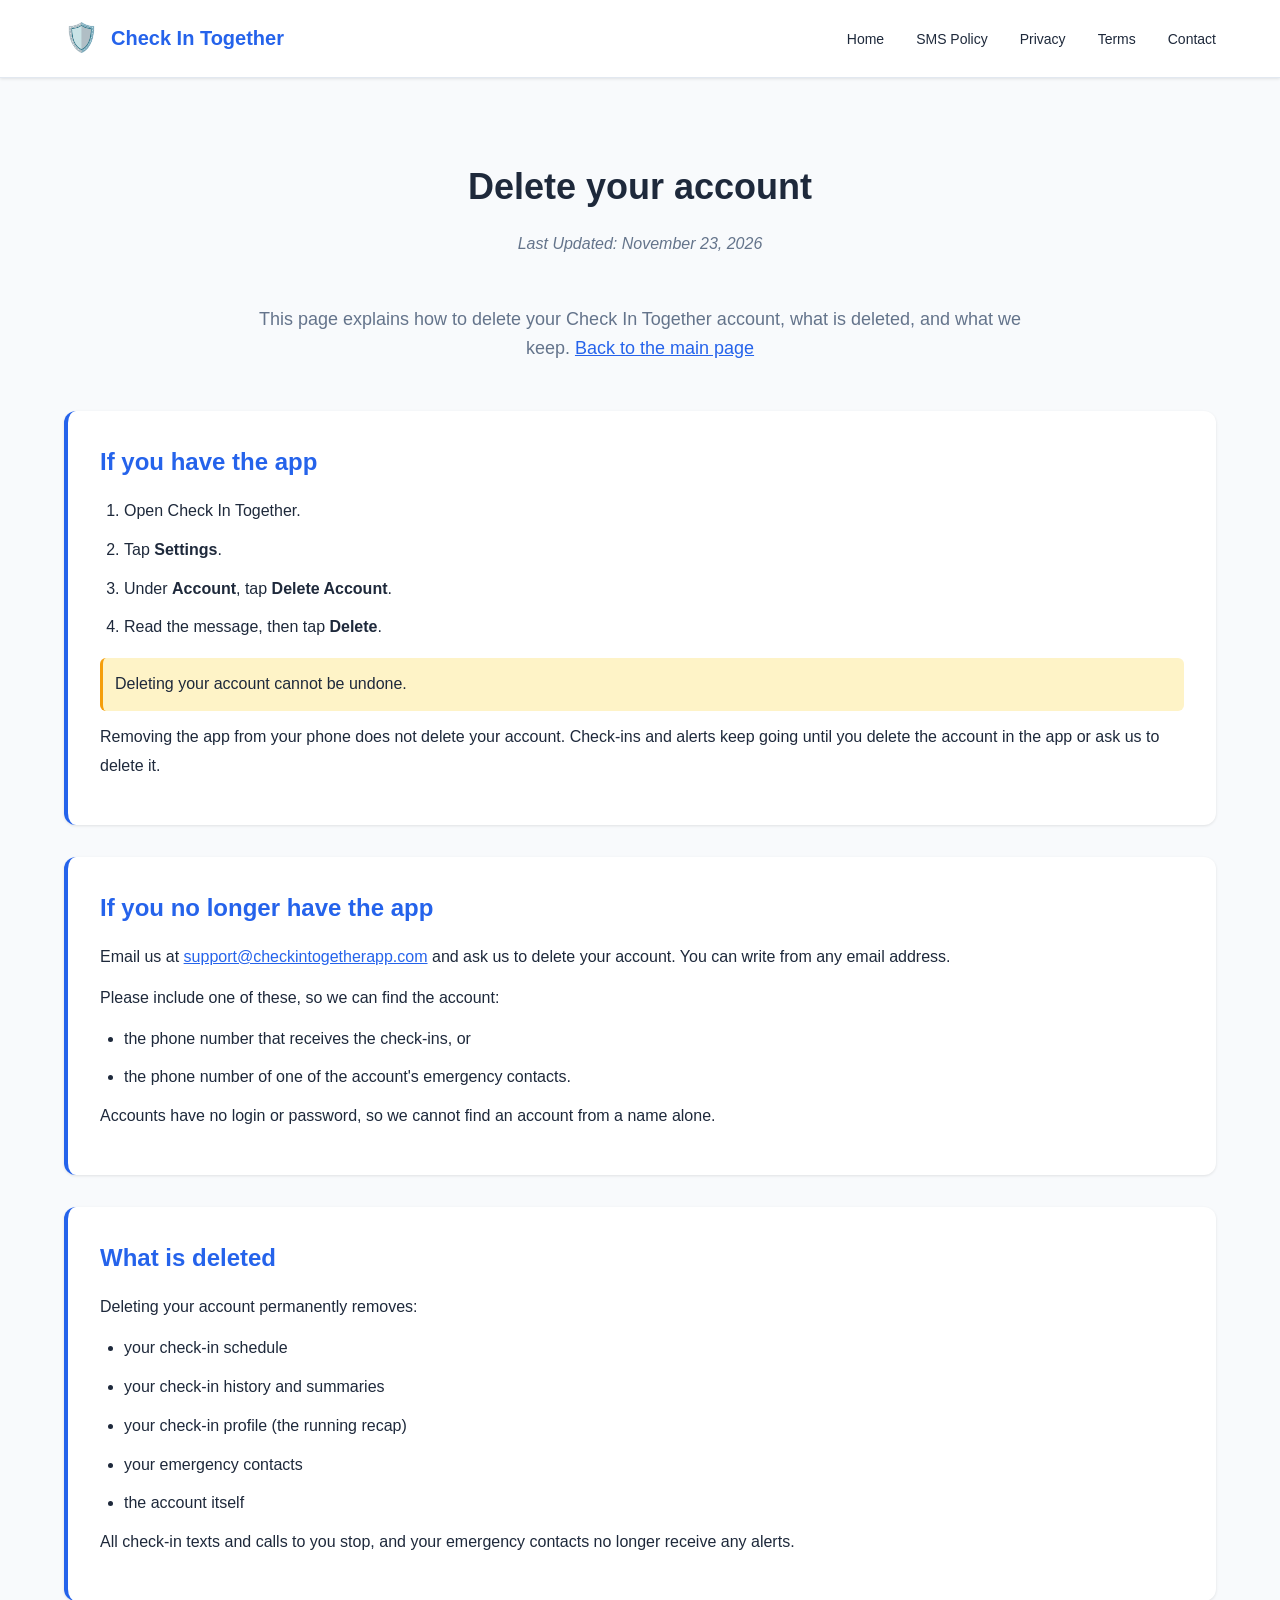
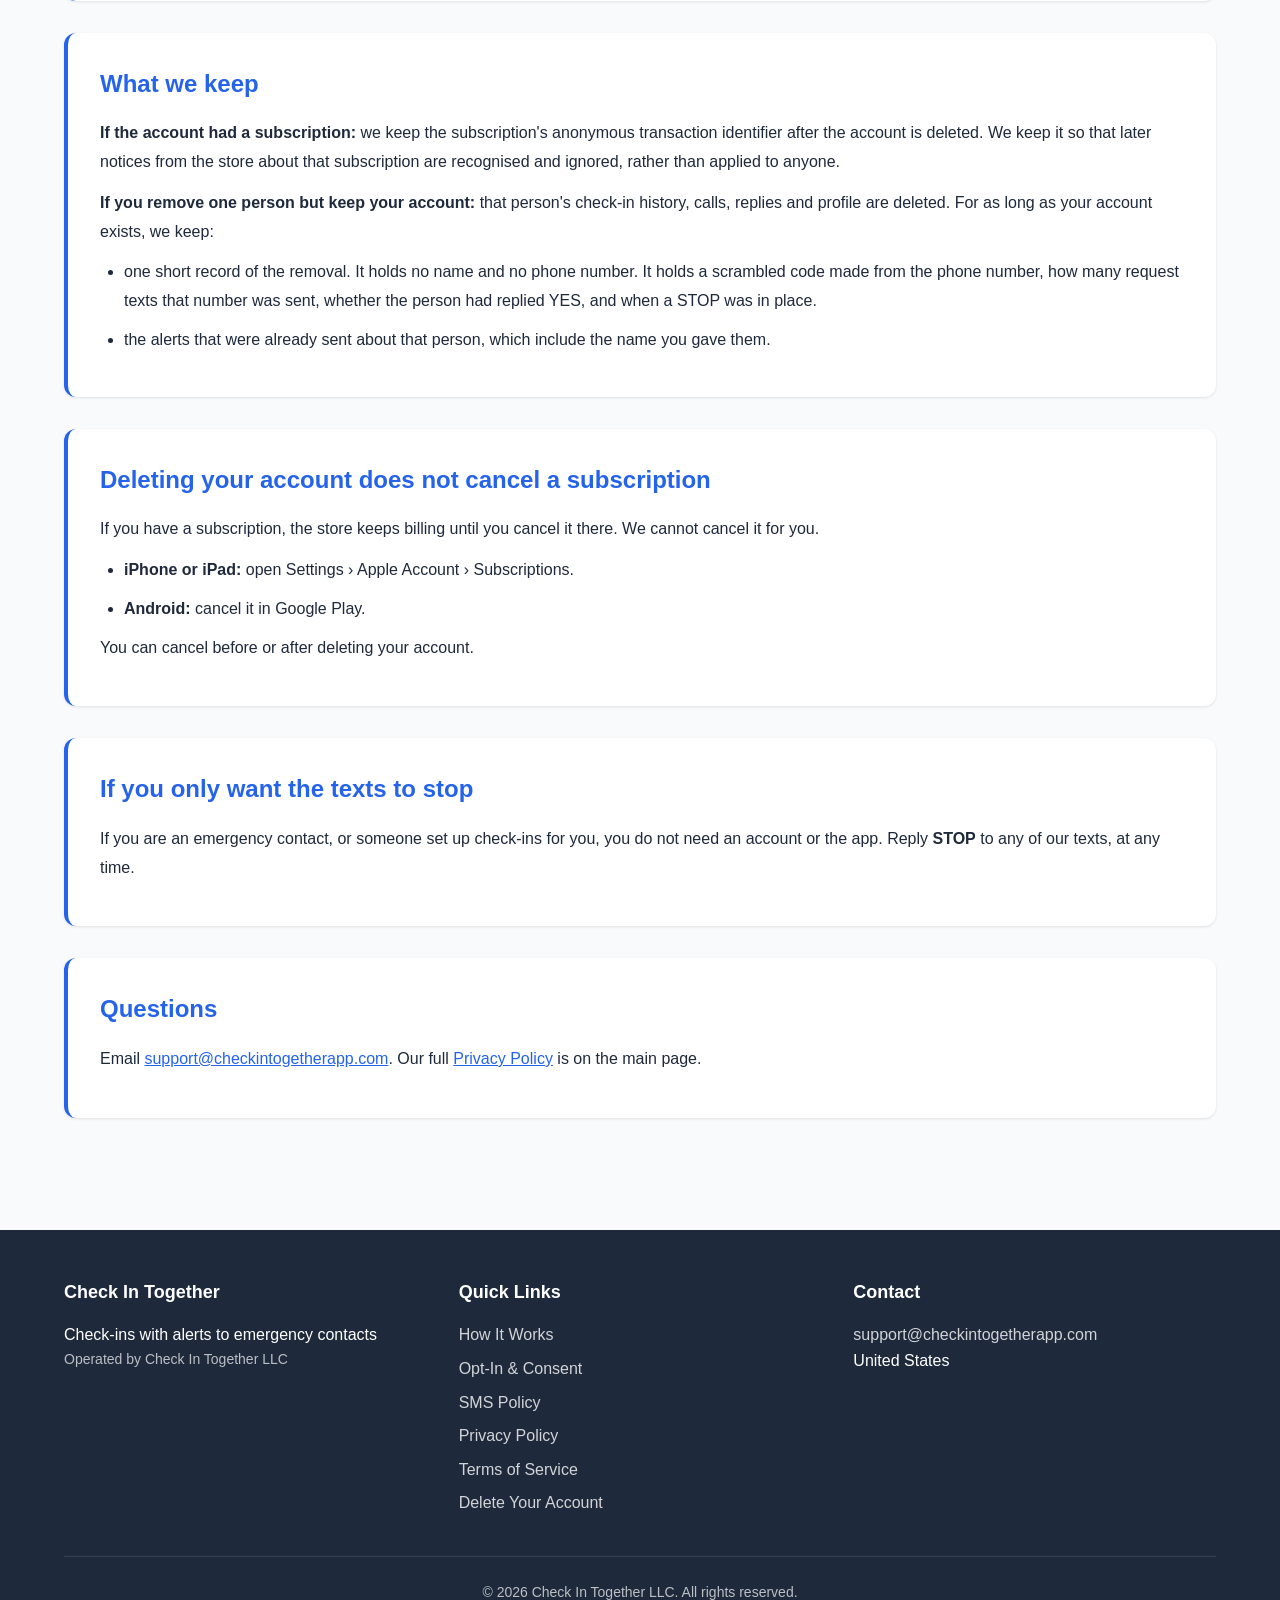
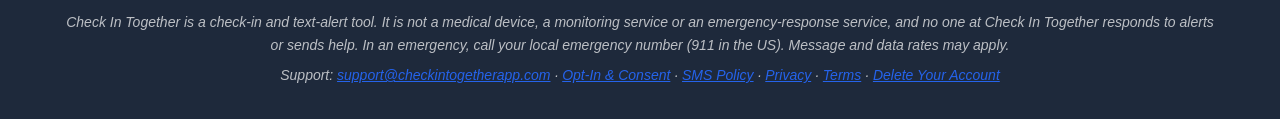
==== delete-account/index.html @ 76ffb2f0 "Add account-deletion page at /delete-account/ (Google Play requirement) A public page saying how to " ====
<!DOCTYPE html>
<html lang="en">
<head>
    <meta charset="UTF-8">
    <meta name="viewport" content="width=device-width, initial-scale=1.0">
    <meta name="description" content="How to delete your Check In Together account, what is deleted, and what we keep.">
    <title>Delete your account - Check In Together</title>
    <link rel="canonical" href="https://checkintogetherapp.com/delete-account/">
    <link rel="stylesheet" href="../styles.css">
</head>
<body>
    <nav class="navbar">
        <div class="container">
            <div class="nav-brand">
                <span class="logo">🛡️</span>
                <span class="brand-name">Check In Together</span>
            </div>
            <ul class="nav-links">
                <li><a href="../">Home</a></li>
                <li><a href="../#sms-policy">SMS Policy</a></li>
                <li><a href="../#privacy">Privacy</a></li>
                <li><a href="../#terms">Terms</a></li>
                <li><a href="../#contact">Contact</a></li>
            </ul>
        </div>
    </nav>

    <main>
        <section id="delete-account" class="section alt-bg">
            <div class="container">
                <h1 class="page-title">Delete your account</h1>
                <p class="last-updated">Last Updated: November 23, 2026</p>
                <p class="section-intro">This page explains how to delete your Check In Together account, what is deleted, and what we keep. <a href="../">Back to the main page</a></p>

                <div class="policy-box" id="in-the-app">
                    <h2>If you have the app</h2>
                    <ol>
                        <li>Open Check In Together.</li>
                        <li>Tap <strong>Settings</strong>.</li>
                        <li>Under <strong>Account</strong>, tap <strong>Delete Account</strong>.</li>
                        <li>Read the message, then tap <strong>Delete</strong>.</li>
                    </ol>
                    <p class="important">Deleting your account cannot be undone.</p>
                    <p>Removing the app from your phone does not delete your account. Check-ins and alerts keep going until you delete the account in the app or ask us to delete it.</p>
                </div>

                <div class="policy-box" id="without-the-app">
                    <h2>If you no longer have the app</h2>
                    <p>Email us at <a href="mailto:support@checkintogetherapp.com">support@checkintogetherapp.com</a> and ask us to delete your account. You can write from any email address.</p>
                    <p>Please include one of these, so we can find the account:</p>
                    <ul>
                        <li>the phone number that receives the check-ins, or</li>
                        <li>the phone number of one of the account's emergency contacts.</li>
                    </ul>
                    <p>Accounts have no login or password, so we cannot find an account from a name alone.</p>
                </div>

                <div class="policy-box" id="what-is-deleted">
                    <h2>What is deleted</h2>
                    <p>Deleting your account permanently removes:</p>
                    <ul>
                        <li>your check-in schedule</li>
                        <li>your check-in history and summaries</li>
                        <li>your check-in profile (the running recap)</li>
                        <li>your emergency contacts</li>
                        <li>the account itself</li>
                    </ul>
                    <p>All check-in texts and calls to you stop, and your emergency contacts no longer receive any alerts.</p>
                </div>

                <div class="policy-box" id="what-we-keep">
                    <h2>What we keep</h2>
                    <p><strong>If the account had a subscription:</strong> we keep the subscription's anonymous transaction identifier after the account is deleted. We keep it so that later notices from the store about that subscription are recognised and ignored, rather than applied to anyone.</p>
                    <p><strong>If you remove one person but keep your account:</strong> that person's check-in history, calls, replies and profile are deleted. For as long as your account exists, we keep:</p>
                    <ul>
                        <li>one short record of the removal. It holds no name and no phone number. It holds a scrambled code made from the phone number, how many request texts that number was sent, whether the person had replied YES, and when a STOP was in place.</li>
                        <li>the alerts that were already sent about that person, which include the name you gave them.</li>
                    </ul>
                </div>

                <div class="policy-box" id="subscriptions">
                    <h2>Deleting your account does not cancel a subscription</h2>
                    <p>If you have a subscription, the store keeps billing until you cancel it there. We cannot cancel it for you.</p>
                    <ul>
                        <li><strong>iPhone or iPad:</strong> open Settings &rsaquo; Apple Account &rsaquo; Subscriptions.</li>
                        <li><strong>Android:</strong> cancel it in Google Play.</li>
                    </ul>
                    <p>You can cancel before or after deleting your account.</p>
                </div>

                <div class="policy-box" id="stop-texts">
                    <h2>If you only want the texts to stop</h2>
                    <p>If you are an emergency contact, or someone set up check-ins for you, you do not need an account or the app. Reply <strong>STOP</strong> to any of our texts, at any time.</p>
                </div>

                <div class="policy-box" id="questions">
                    <h2>Questions</h2>
                    <p>Email <a href="mailto:support@checkintogetherapp.com">support@checkintogetherapp.com</a>. Our full <a href="../#privacy">Privacy Policy</a> is on the main page.</p>
                </div>
            </div>
        </section>
    </main>

    <footer>
        <div class="container">
            <div class="footer-content">
                <div class="footer-section">
                    <h4>Check In Together</h4>
                    <p>Check-ins with alerts to emergency contacts</p>
                    <p class="footer-legal">Operated by Check In Together LLC</p>
                </div>
                <div class="footer-section">
                    <h4>Quick Links</h4>
                    <ul>
                        <li><a href="../#how-it-works">How It Works</a></li>
                        <li><a href="../#consent">Opt-In & Consent</a></li>
                        <li><a href="../#sms-policy">SMS Policy</a></li>
                        <li><a href="../#privacy">Privacy Policy</a></li>
                        <li><a href="../#terms">Terms of Service</a></li>
                        <li><a href="./">Delete Your Account</a></li>
                    </ul>
                </div>
                <div class="footer-section">
                    <h4>Contact</h4>
                    <p><a href="mailto:support@checkintogetherapp.com">support@checkintogetherapp.com</a></p>
                    <p>United States</p>
                </div>
            </div>
            <div class="footer-bottom">
                <p>&copy; 2026 Check In Together LLC. All rights reserved.</p>
                <p class="disclaimer-small">Check In Together is a check-in and text-alert tool. It is not a medical device, a monitoring service or an emergency-response service, and no one at Check In Together responds to alerts or sends help. In an emergency, call your local emergency number (911 in the US). Message and data rates may apply.</p>
                <p class="disclaimer-small">Support: <a href="mailto:support@checkintogetherapp.com">support@checkintogetherapp.com</a> · <a href="../#consent">Opt-In &amp; Consent</a> · <a href="../#sms-policy">SMS Policy</a> · <a href="../#privacy">Privacy</a> · <a href="../#terms">Terms</a> · <a href="./">Delete Your Account</a></p>
            </div>
        </div>
    </footer>
</body>
</html>
---- styles.css ----
/* Reset and Base Styles */
* {
    margin: 0;
    padding: 0;
    box-sizing: border-box;
}

:root {
    --primary-color: #2563eb;
    --primary-dark: #1e40af;
    --secondary-color: #64748b;
    --accent-color: #f59e0b;
    --success-color: #10b981;
    --danger-color: #ef4444;
    --warning-color: #f59e0b;
    --bg-color: #ffffff;
    --bg-alt: #f8fafc;
    --text-color: #1e293b;
    --text-light: #64748b;
    --border-color: #e2e8f0;
    --shadow: 0 1px 3px rgba(0, 0, 0, 0.1);
    --shadow-lg: 0 10px 25px rgba(0, 0, 0, 0.1);
}

html {
    scroll-behavior: smooth;
}

body {
    font-family: -apple-system, BlinkMacSystemFont, 'Segoe UI', 'Roboto', 'Helvetica Neue', Arial, sans-serif;
    line-height: 1.6;
    color: var(--text-color);
    background-color: var(--bg-color);
}

.container {
    max-width: 1200px;
    margin: 0 auto;
    padding: 0 24px;
}

/* Navigation */
.navbar {
    background-color: var(--bg-color);
    box-shadow: var(--shadow);
    position: sticky;
    top: 0;
    z-index: 1000;
    border-bottom: 1px solid var(--border-color);
}

.navbar .container {
    display: flex;
    justify-content: space-between;
    align-items: center;
    padding: 16px 24px;
}

.nav-brand {
    display: flex;
    align-items: center;
    gap: 12px;
    font-size: 20px;
    font-weight: 700;
    color: var(--primary-color);
}

.logo {
    font-size: 28px;
}

.nav-links {
    display: flex;
    list-style: none;
    gap: 32px;
}

.nav-links a {
    text-decoration: none;
    color: var(--text-color);
    font-weight: 500;
    font-size: 14px;
    transition: color 0.2s;
}

.nav-links a:hover {
    color: var(--primary-color);
}

/* Hero Section */
.hero {
    background: linear-gradient(135deg, #667eea 0%, #764ba2 100%);
    color: white;
    padding: 80px 0;
    text-align: center;
}

.hero h1 {
    font-size: 48px;
    font-weight: 800;
    margin-bottom: 16px;
}

.hero .tagline {
    font-size: 24px;
    margin-bottom: 24px;
    opacity: 0.95;
}

.hero .description {
    font-size: 18px;
    max-width: 800px;
    margin: 0 auto 48px;
    line-height: 1.8;
    opacity: 0.9;
}

.info-box {
    background-color: rgba(255, 255, 255, 0.95);
    color: var(--text-color);
    padding: 24px;
    border-radius: 12px;
    margin: 24px auto;
    max-width: 800px;
    text-align: left;
    box-shadow: var(--shadow-lg);
}

.info-box h3 {
    color: var(--primary-color);
    margin-bottom: 12px;
    font-size: 20px;
}

.info-box.non-marketing {
    border-left: 4px solid var(--success-color);
}

.info-box ul {
    margin-left: 24px;
    margin-top: 12px;
}

.info-box li {
    margin-bottom: 8px;
}

.cta-buttons {
    display: flex;
    gap: 16px;
    justify-content: center;
    margin-top: 48px;
}

.btn {
    padding: 14px 32px;
    border-radius: 8px;
    text-decoration: none;
    font-weight: 600;
    font-size: 16px;
    transition: all 0.3s;
    display: inline-block;
}

.btn-primary {
    background-color: white;
    color: var(--primary-color);
}

.btn-primary:hover {
    background-color: #f1f5f9;
    transform: translateY(-2px);
    box-shadow: var(--shadow-lg);
}

.btn-secondary {
    background-color: transparent;
    color: white;
    border: 2px solid white;
}

.btn-secondary:hover {
    background-color: rgba(255, 255, 255, 0.1);
}

/* Sections */
.section {
    padding: 80px 0;
}

.section.alt-bg {
    background-color: var(--bg-alt);
}

.section h2 {
    font-size: 36px;
    font-weight: 700;
    margin-bottom: 16px;
    color: var(--text-color);
    text-align: center;
}

.section-intro {
    text-align: center;
    font-size: 18px;
    color: var(--text-light);
    max-width: 800px;
    margin: 0 auto 48px;
}

/* Steps */
.steps {
    display: grid;
    gap: 32px;
    margin-top: 48px;
}

.step {
    background-color: var(--bg-color);
    padding: 32px;
    border-radius: 12px;
    box-shadow: var(--shadow);
    border-left: 4px solid var(--primary-color);
}

.step-number {
    display: inline-block;
    width: 48px;
    height: 48px;
    background: linear-gradient(135deg, #667eea 0%, #764ba2 100%);
    color: white;
    border-radius: 50%;
    font-size: 24px;
    font-weight: 700;
    line-height: 48px;
    text-align: center;
    margin-bottom: 16px;
}

.step h3 {
    font-size: 22px;
    margin-bottom: 12px;
    color: var(--text-color);
}

.step p {
    color: var(--text-light);
    margin-bottom: 16px;
    line-height: 1.8;
}

.message-example {
    background-color: var(--bg-alt);
    padding: 16px;
    border-radius: 8px;
    margin-top: 16px;
    border-left: 3px solid var(--primary-color);
}

.message-example strong {
    display: block;
    margin-bottom: 8px;
    color: var(--text-color);
}

.message-example code {
    display: block;
    font-family: 'Courier New', monospace;
    font-size: 14px;
    line-height: 1.6;
    color: var(--text-color);
    background-color: white;
    padding: 12px;
    border-radius: 6px;
    margin-top: 8px;
}

/* Consent Section */
.verification-note {
    background-color: var(--accent-color);
    color: white;
    padding: 16px;
    border-radius: 8px;
    text-align: center;
    margin-bottom: 32px;
    font-weight: 600;
}

/* SMS Consent Statement */
.sms-consent-statement {
    background-color: white;
    padding: 32px 40px;
    border-radius: 12px;
    box-shadow: var(--shadow-lg);
    border: 3px solid var(--success-color);
    margin-bottom: 32px;
    text-align: left;
}

.sms-consent-statement h3 {
    color: var(--success-color);
    font-size: 24px;
    margin-bottom: 16px;
}

.consent-declaration {
    margin-bottom: 12px;
    line-height: 1.8;
    font-size: 16px;
    color: var(--text-color);
}

.consent-no-share {
    background-color: #f0fdf4;
    padding: 12px 16px;
    border-radius: 8px;
    border-left: 4px solid var(--success-color);
    margin-top: 16px;
    font-size: 16px;
    color: var(--text-color);
}

.sms-consent-statement ul {
    margin-left: 24px;
    margin-top: 8px;
    margin-bottom: 16px;
}

.sms-consent-statement li {
    margin-bottom: 8px;
    line-height: 1.6;
}

/* Workflow Steps */
.workflow-steps {
    margin: 16px 0 24px;
}

.workflow-step {
    background-color: var(--bg-alt);
    padding: 16px 20px;
    border-radius: 8px;
    margin-bottom: 12px;
    border-left: 4px solid var(--primary-color);
}

.workflow-number {
    display: inline-block;
    background: var(--primary-color);
    color: white;
    padding: 2px 10px;
    border-radius: 4px;
    font-size: 13px;
    font-weight: 600;
    margin-bottom: 8px;
}

.workflow-step p {
    margin: 0;
    line-height: 1.7;
    color: var(--text-color);
}

.consent-box {
    background-color: white;
    padding: 40px;
    border-radius: 12px;
    box-shadow: var(--shadow-lg);
    border: 2px solid var(--primary-color);
}

.consent-box h3 {
    color: var(--primary-color);
    font-size: 28px;
    margin-bottom: 16px;
}

.consent-box h4 {
    color: var(--text-color);
    font-size: 20px;
    margin-top: 32px;
    margin-bottom: 12px;
}

.consent-box ul {
    margin-left: 24px;
    margin-top: 12px;
}

.consent-box li {
    margin-bottom: 12px;
    line-height: 1.8;
}

.consent-message {
    background-color: var(--bg-alt);
    padding: 24px;
    border-radius: 8px;
    margin: 16px 0;
    border-left: 4px solid var(--primary-color);
}

.consent-message code.large {
    display: block;
    font-family: 'Courier New', monospace;
    font-size: 15px;
    line-height: 1.8;
    color: var(--text-color);
    background-color: white;
    padding: 16px;
    border-radius: 6px;
    margin-top: 12px;
}

/* Phone Mockup */
.phone-mockup {
    max-width: 400px;
    margin: 24px auto;
    background-color: #f2f2f7;
    border-radius: 24px;
    overflow: hidden;
    box-shadow: 0 8px 30px rgba(0, 0, 0, 0.15);
    border: 3px solid #d1d1d6;
}

.phone-header {
    background-color: #f8f8fa;
    padding: 16px 20px;
    text-align: center;
    border-bottom: 1px solid #d1d1d6;
}

.phone-title {
    display: block;
    font-size: 12px;
    color: var(--text-light);
    text-transform: uppercase;
    letter-spacing: 0.5px;
}

.phone-number {
    display: block;
    font-size: 16px;
    font-weight: 600;
    color: var(--text-color);
    margin-top: 4px;
}

.sms-conversation {
    padding: 20px 16px;
    display: flex;
    flex-direction: column;
    gap: 12px;
}

.sms-bubble {
    max-width: 85%;
    padding: 10px 14px;
    border-radius: 18px;
    font-size: 15px;
    line-height: 1.5;
    position: relative;
}

.sms-bubble p {
    margin: 0;
    color: inherit;
}

.sms-bubble.incoming {
    background-color: #e5e5ea;
    color: #000;
    align-self: flex-start;
    border-bottom-left-radius: 4px;
}

.sms-bubble.outgoing {
    background-color: #007aff;
    color: #fff;
    align-self: flex-end;
    border-bottom-right-radius: 4px;
}

.sms-bubble.alert-bubble {
    background-color: #ffe5e5;
    border: 1px solid #ffcccc;
}

.sms-time {
    display: block;
    font-size: 11px;
    margin-top: 4px;
    opacity: 0.6;
}

.phone-caption {
    text-align: center;
    font-size: 13px;
    color: var(--text-light);
    font-style: italic;
    padding: 8px 16px 16px;
    margin: 0;
}

/* Policy Boxes */
.policy-box {
    background-color: white;
    padding: 32px;
    border-radius: 12px;
    box-shadow: var(--shadow);
    margin-bottom: 32px;
    border-left: 4px solid var(--primary-color);
}

.policy-box h3 {
    color: var(--primary-color);
    font-size: 24px;
    margin-bottom: 16px;
}

.policy-box p {
    margin-bottom: 12px;
    line-height: 1.8;
}

.policy-box ul {
    margin-left: 24px;
    margin-top: 12px;
}

.policy-box li {
    margin-bottom: 10px;
    line-height: 1.8;
}

.policy-box code.large {
    display: block;
    font-family: 'Courier New', monospace;
    font-size: 14px;
    line-height: 1.7;
    color: var(--text-color);
    background-color: var(--bg-alt);
    padding: 16px;
    border-radius: 6px;
    margin: 16px 0;
}

.policy-box .important {
    background-color: #fef3c7;
    padding: 12px;
    border-radius: 6px;
    border-left: 3px solid var(--warning-color);
    margin-top: 16px;
    font-weight: 500;
}

/* Privacy & Terms Sections */
.privacy-section,
.terms-section {
    margin-bottom: 48px;
}

.privacy-section h3,
.terms-section h3 {
    color: var(--primary-color);
    font-size: 24px;
    margin-bottom: 16px;
}

.privacy-section h4,
.terms-section h4 {
    color: var(--text-color);
    font-size: 18px;
    margin-top: 24px;
    margin-bottom: 12px;
}

.privacy-section ul,
.terms-section ul {
    margin-left: 24px;
    margin-top: 12px;
}

.privacy-section li,
.terms-section li {
    margin-bottom: 10px;
    line-height: 1.8;
}

.privacy-section p,
.terms-section p {
    margin-bottom: 12px;
    line-height: 1.8;
    color: var(--text-light);
}

.last-updated {
    text-align: center;
    color: var(--text-light);
    font-style: italic;
    margin-bottom: 48px;
}

.emergency-disclaimer {
    background-color: #fef2f2;
    padding: 32px;
    border-radius: 12px;
    border: 2px solid var(--danger-color);
}

.warning-box {
    background-color: white;
    padding: 24px;
    border-radius: 8px;
}

.warning-box h4 {
    color: var(--danger-color);
    font-size: 20px;
    margin-bottom: 16px;
}

/* Contact Section */
.contact-grid {
    display: grid;
    grid-template-columns: repeat(auto-fit, minmax(280px, 1fr));
    gap: 24px;
    margin: 48px 0;
}

.contact-box {
    background-color: white;
    padding: 32px;
    border-radius: 12px;
    box-shadow: var(--shadow);
    border-top: 4px solid var(--primary-color);
}

.contact-box h3 {
    color: var(--primary-color);
    font-size: 20px;
    margin-bottom: 16px;
}

.contact-box p {
    margin-bottom: 12px;
    line-height: 1.8;
}

.contact-email {
    font-size: 18px;
    font-weight: 600;
}

.contact-email a {
    color: var(--primary-color);
    text-decoration: none;
}

.contact-email a:hover {
    text-decoration: underline;
}

.response-time {
    font-size: 14px;
    color: var(--text-light);
    font-style: italic;
}

.note {
    font-size: 14px;
    color: var(--text-light);
    font-style: italic;
}

/* FAQ */
.faq-section {
    margin-top: 64px;
}

.faq-section h3 {
    font-size: 28px;
    margin-bottom: 32px;
    color: var(--text-color);
}

.faq-item {
    background-color: white;
    padding: 24px;
    border-radius: 8px;
    margin-bottom: 16px;
    box-shadow: var(--shadow);
}

.faq-item h4 {
    color: var(--primary-color);
    margin-bottom: 8px;
    font-size: 18px;
}

.faq-item p {
    color: var(--text-light);
    line-height: 1.8;
}

/* Footer */
footer {
    background-color: var(--text-color);
    color: white;
    padding: 48px 0 24px;
}

.footer-content {
    display: grid;
    grid-template-columns: repeat(auto-fit, minmax(250px, 1fr));
    gap: 32px;
    margin-bottom: 32px;
}

.footer-section h4 {
    margin-bottom: 16px;
    font-size: 18px;
}

.footer-section ul {
    list-style: none;
}

.footer-section li {
    margin-bottom: 8px;
}

.footer-section a {
    color: rgba(255, 255, 255, 0.8);
    text-decoration: none;
    transition: color 0.2s;
}

.footer-section a:hover {
    color: white;
}

.footer-legal {
    color: rgba(255, 255, 255, 0.7);
    font-size: 14px;
}

.footer-bottom {
    text-align: center;
    padding-top: 24px;
    border-top: 1px solid rgba(255, 255, 255, 0.1);
}

.footer-bottom p {
    color: rgba(255, 255, 255, 0.7);
    font-size: 14px;
    margin-bottom: 8px;
}

.disclaimer-small {
    font-size: 12px;
    font-style: italic;
}

/* Responsive Design */
@media (max-width: 768px) {
    .nav-links {
        display: none;
    }

    .hero h1 {
        font-size: 32px;
    }

    .hero .tagline {
        font-size: 18px;
    }

    .hero .description {
        font-size: 16px;
    }

    .section h2 {
        font-size: 28px;
    }

    .cta-buttons {
        flex-direction: column;
    }

    .btn {
        width: 100%;
        text-align: center;
    }

    .consent-box {
        padding: 24px;
    }

    .policy-box {
        padding: 24px;
    }
}

@media (max-width: 480px) {
    .container {
        padding: 0 16px;
    }

    .hero {
        padding: 48px 0;
    }

    .section {
        padding: 48px 0;
    }

    .step {
        padding: 24px;
    }
}

/* Utility Classes */
code {
    background-color: var(--bg-alt);
    padding: 2px 6px;
    border-radius: 4px;
    font-family: 'Courier New', monospace;
    font-size: 14px;
}

strong {
    font-weight: 600;
    color: var(--text-color);
}

a {
    color: var(--primary-color);
}

a:hover {
    color: var(--primary-dark);
}

/* Account-deletion page (delete-account/) */
.page-title {
    font-size: 36px;
    font-weight: 700;
    margin-bottom: 16px;
    color: var(--text-color);
    text-align: center;
}

.policy-box h2 {
    color: var(--primary-color);
    font-size: 24px;
    font-weight: 700;
    margin-bottom: 16px;
    text-align: left;
}

.policy-box ol {
    margin-left: 24px;
    margin-top: 12px;
    margin-bottom: 12px;
}

@media (max-width: 768px) {
    .page-title {
        font-size: 28px;
    }
}
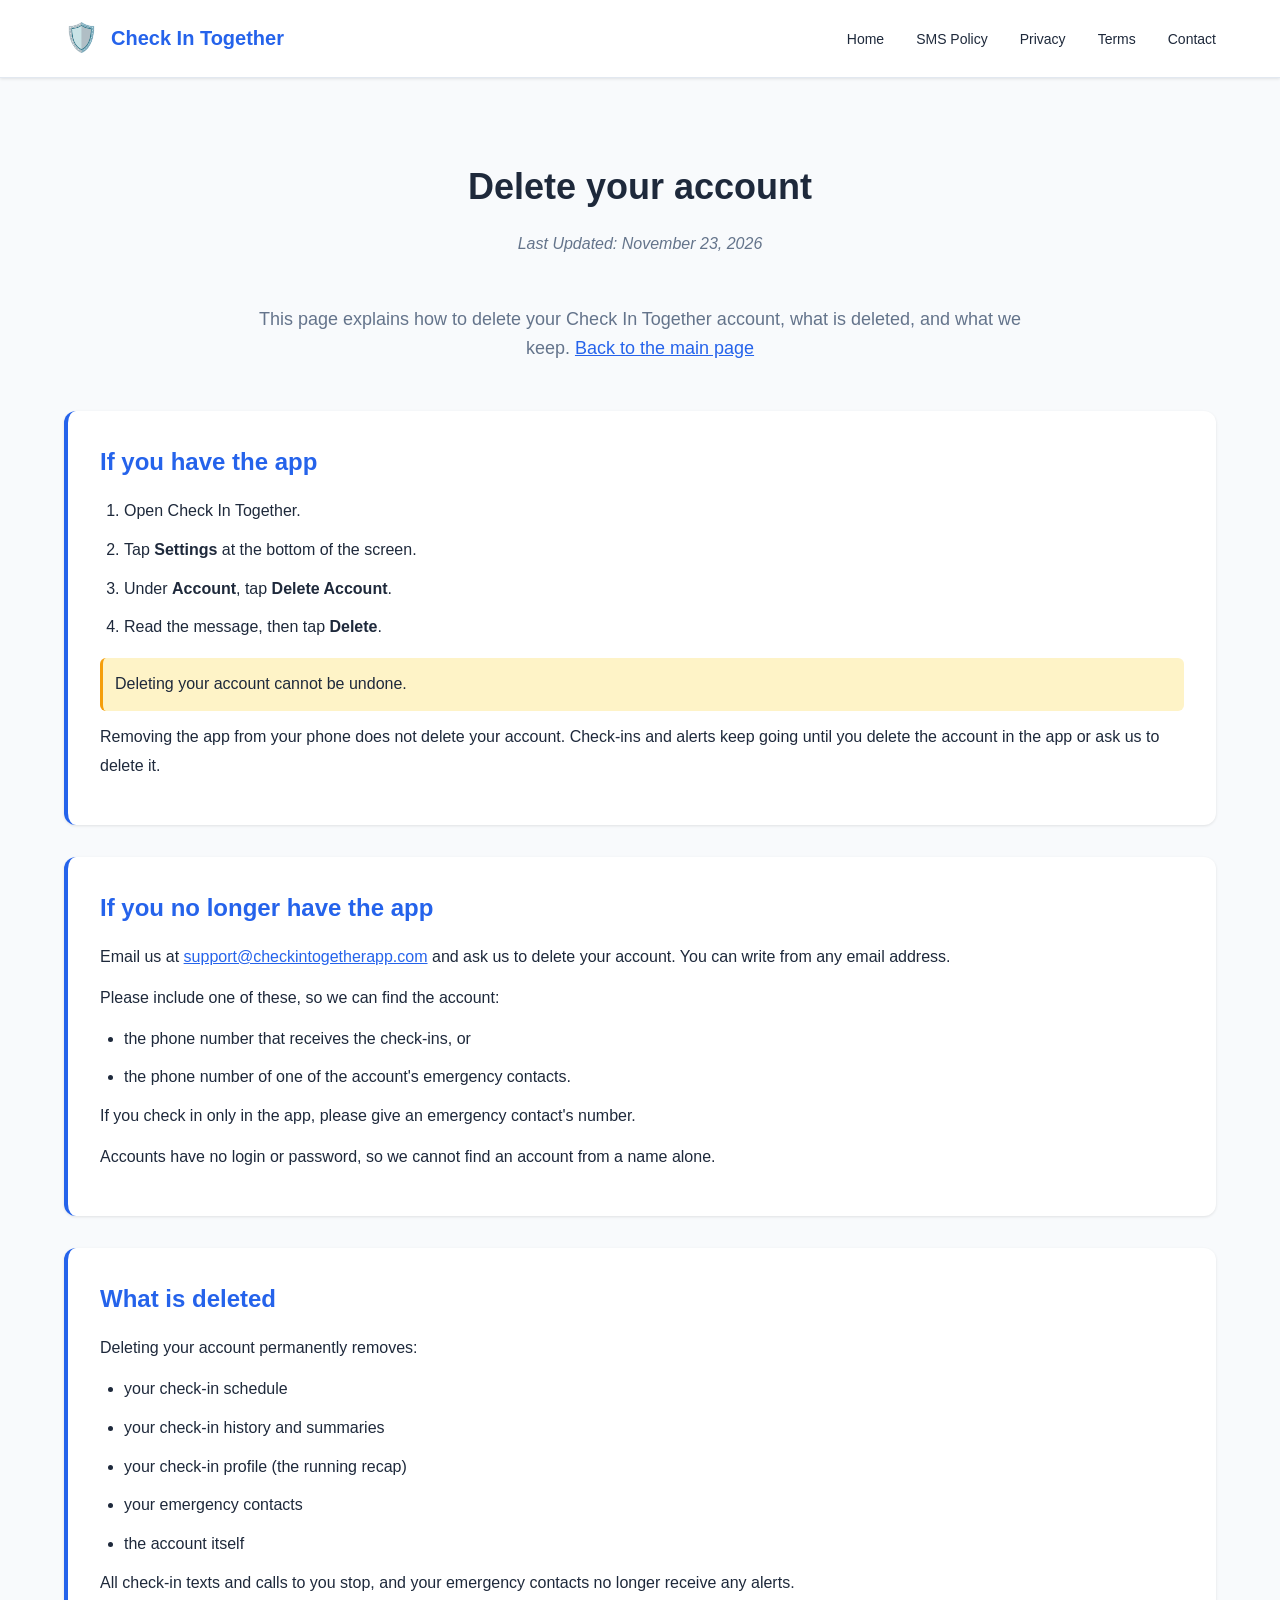
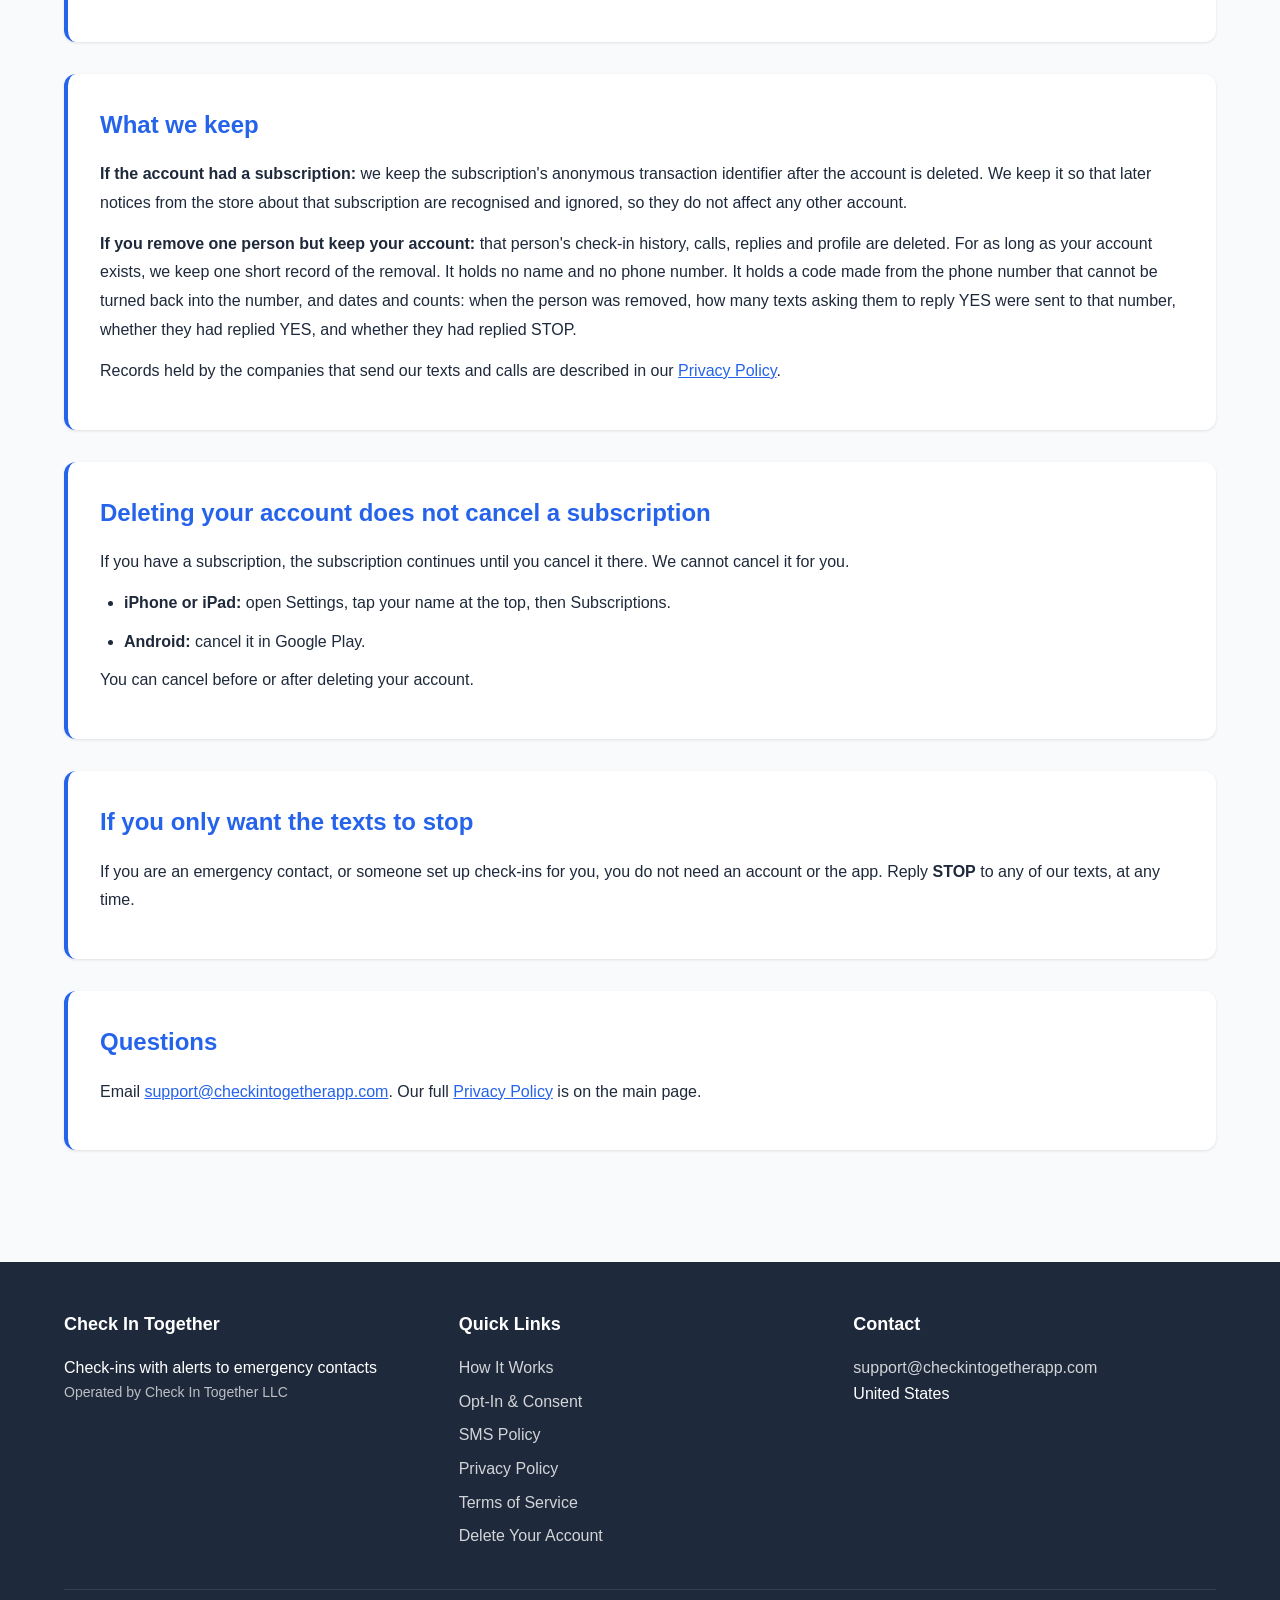
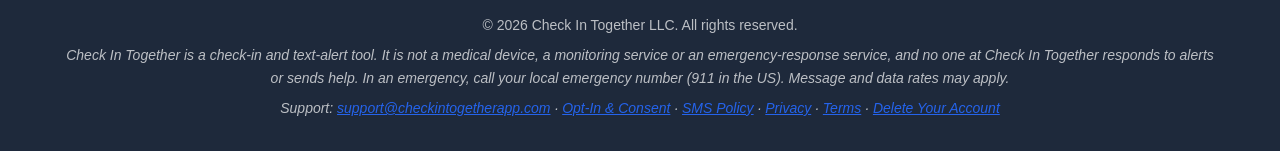
==== commit 6fc9c281: "Account-deletion page: review fixes (no kept-alerts claim, plainer words, provider records point to " ====
--- a/delete-account/index.html
+++ b/delete-account/index.html
@@ -36,7 +36,7 @@
                     <h2>If you have the app</h2>
                     <ol>
                         <li>Open Check In Together.</li>
-                        <li>Tap <strong>Settings</strong>.</li>
+                        <li>Tap <strong>Settings</strong> at the bottom of the screen.</li>
                         <li>Under <strong>Account</strong>, tap <strong>Delete Account</strong>.</li>
                         <li>Read the message, then tap <strong>Delete</strong>.</li>
                     </ol>
@@ -52,6 +52,7 @@
                         <li>the phone number that receives the check-ins, or</li>
                         <li>the phone number of one of the account's emergency contacts.</li>
                     </ul>
+                    <p>If you check in only in the app, please give an emergency contact's number.</p>
                     <p>Accounts have no login or password, so we cannot find an account from a name alone.</p>
                 </div>
 
@@ -70,19 +71,16 @@
 
                 <div class="policy-box" id="what-we-keep">
                     <h2>What we keep</h2>
-                    <p><strong>If the account had a subscription:</strong> we keep the subscription's anonymous transaction identifier after the account is deleted. We keep it so that later notices from the store about that subscription are recognised and ignored, rather than applied to anyone.</p>
-                    <p><strong>If you remove one person but keep your account:</strong> that person's check-in history, calls, replies and profile are deleted. For as long as your account exists, we keep:</p>
-                    <ul>
-                        <li>one short record of the removal. It holds no name and no phone number. It holds a scrambled code made from the phone number, how many request texts that number was sent, whether the person had replied YES, and when a STOP was in place.</li>
-                        <li>the alerts that were already sent about that person, which include the name you gave them.</li>
-                    </ul>
+                    <p><strong>If the account had a subscription:</strong> we keep the subscription's anonymous transaction identifier after the account is deleted. We keep it so that later notices from the store about that subscription are recognised and ignored, so they do not affect any other account.</p>
+                    <p><strong>If you remove one person but keep your account:</strong> that person's check-in history, calls, replies and profile are deleted. For as long as your account exists, we keep one short record of the removal. It holds no name and no phone number. It holds a code made from the phone number that cannot be turned back into the number, and dates and counts: when the person was removed, how many texts asking them to reply YES were sent to that number, whether they had replied YES, and whether they had replied STOP.</p>
+                    <p>Records held by the companies that send our texts and calls are described in our <a href="../#privacy">Privacy Policy</a>.</p>
                 </div>
 
                 <div class="policy-box" id="subscriptions">
                     <h2>Deleting your account does not cancel a subscription</h2>
-                    <p>If you have a subscription, the store keeps billing until you cancel it there. We cannot cancel it for you.</p>
+                    <p>If you have a subscription, the subscription continues until you cancel it there. We cannot cancel it for you.</p>
                     <ul>
-                        <li><strong>iPhone or iPad:</strong> open Settings &rsaquo; Apple Account &rsaquo; Subscriptions.</li>
+                        <li><strong>iPhone or iPad:</strong> open Settings, tap your name at the top, then Subscriptions.</li>
                         <li><strong>Android:</strong> cancel it in Google Play.</li>
                     </ul>
                     <p>You can cancel before or after deleting your account.</p>
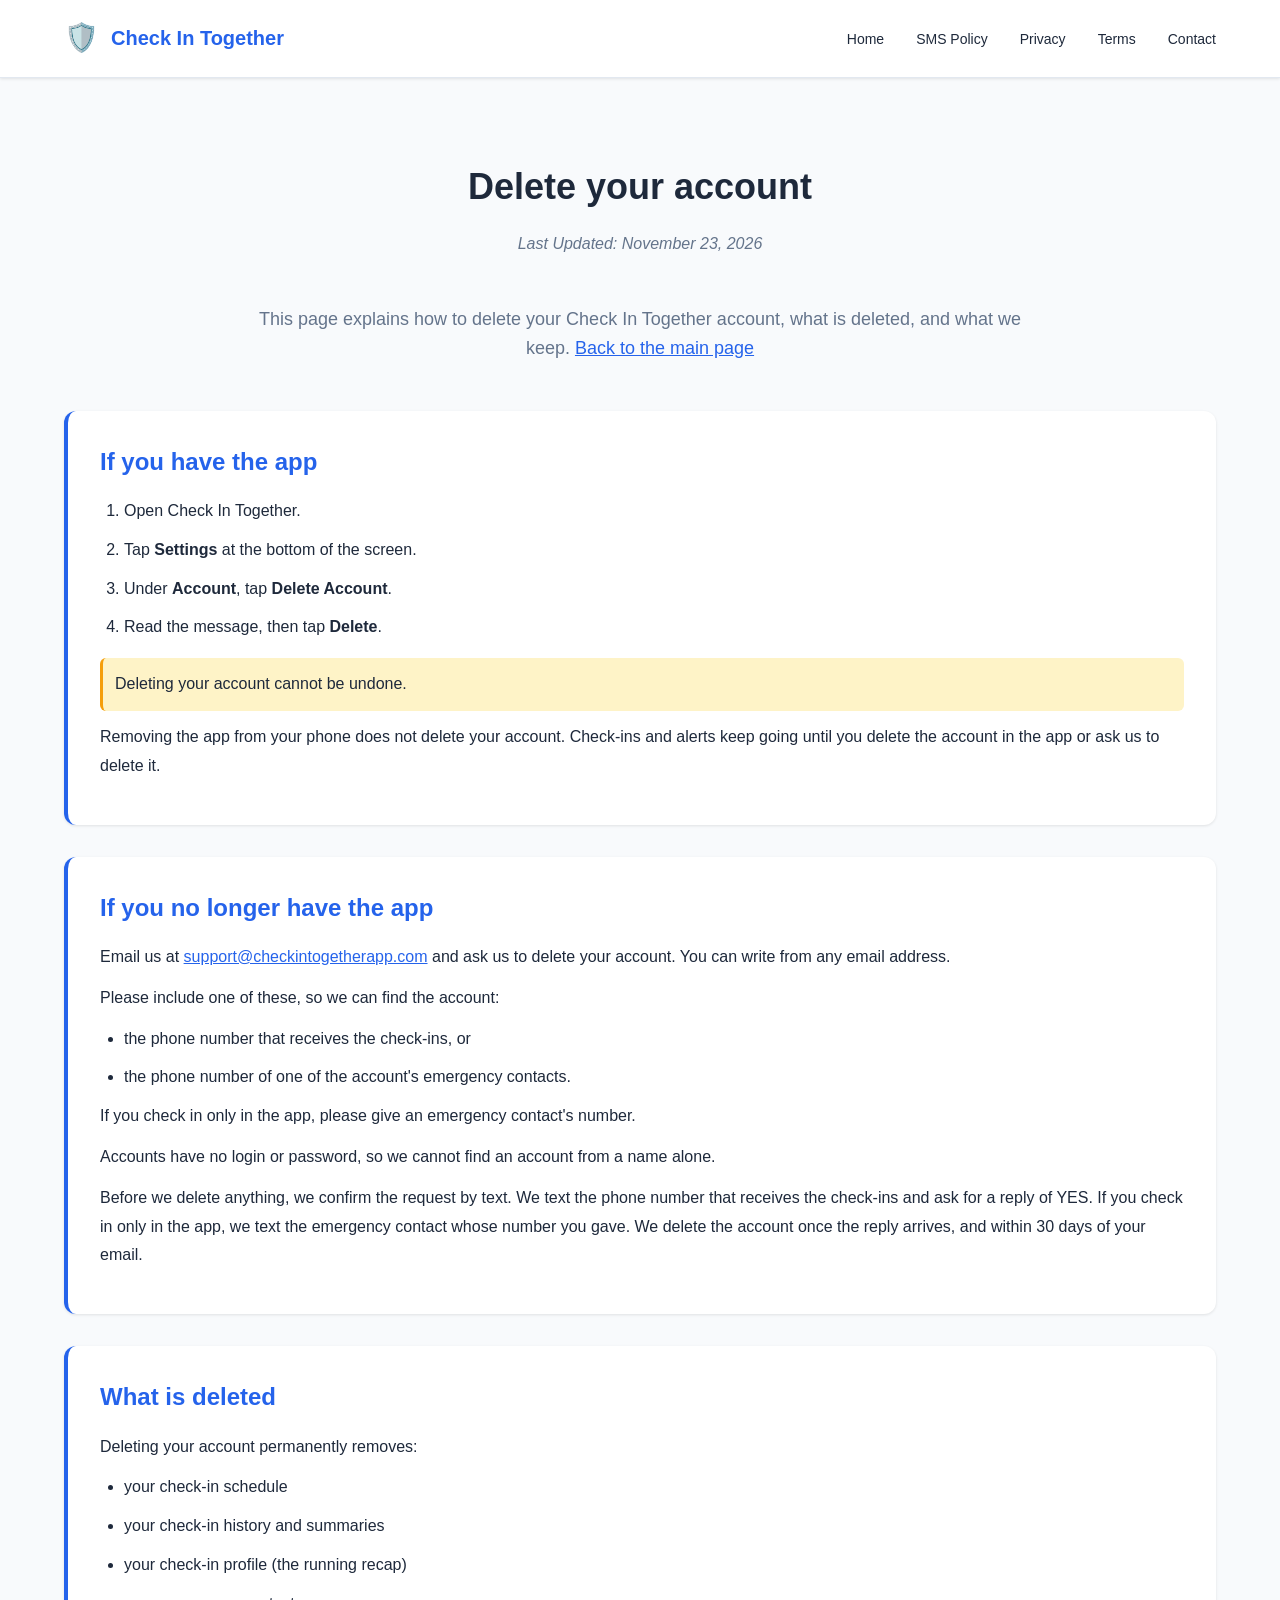
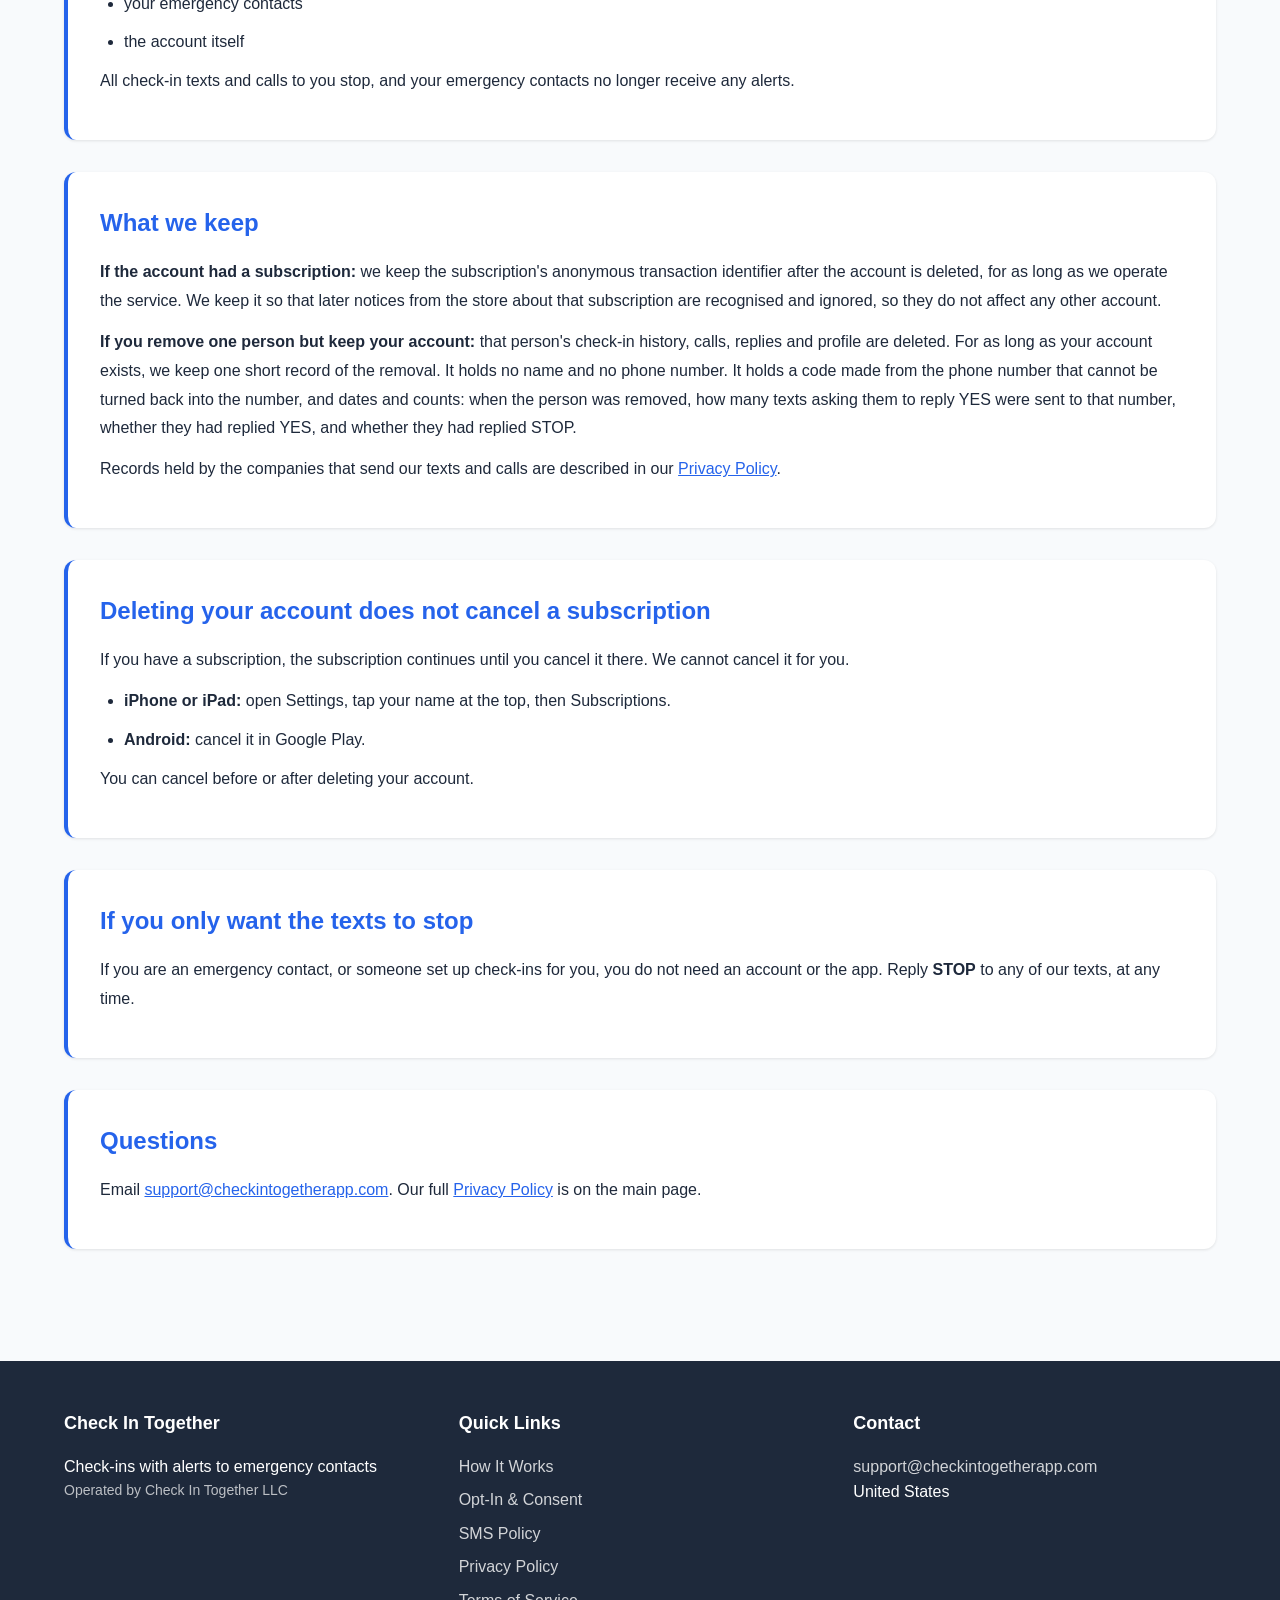
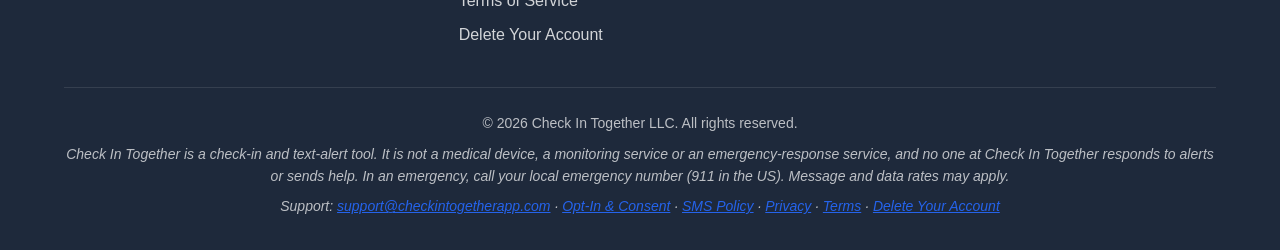
==== commit 8edda1d1: "Deletion page: confirm emailed requests by text; say how long the transaction identifier is kept; pr" ====
--- a/delete-account/index.html
+++ b/delete-account/index.html
@@ -54,6 +54,7 @@
                     </ul>
                     <p>If you check in only in the app, please give an emergency contact's number.</p>
                     <p>Accounts have no login or password, so we cannot find an account from a name alone.</p>
+                    <p>Before we delete anything, we confirm the request by text. We text the phone number that receives the check-ins and ask for a reply of YES. If you check in only in the app, we text the emergency contact whose number you gave. We delete the account once the reply arrives, and within 30 days of your email.</p>
                 </div>
 
                 <div class="policy-box" id="what-is-deleted">
@@ -71,7 +72,7 @@
 
                 <div class="policy-box" id="what-we-keep">
                     <h2>What we keep</h2>
-                    <p><strong>If the account had a subscription:</strong> we keep the subscription's anonymous transaction identifier after the account is deleted. We keep it so that later notices from the store about that subscription are recognised and ignored, so they do not affect any other account.</p>
+                    <p><strong>If the account had a subscription:</strong> we keep the subscription's anonymous transaction identifier after the account is deleted, for as long as we operate the service. We keep it so that later notices from the store about that subscription are recognised and ignored, so they do not affect any other account.</p>
                     <p><strong>If you remove one person but keep your account:</strong> that person's check-in history, calls, replies and profile are deleted. For as long as your account exists, we keep one short record of the removal. It holds no name and no phone number. It holds a code made from the phone number that cannot be turned back into the number, and dates and counts: when the person was removed, how many texts asking them to reply YES were sent to that number, whether they had replied YES, and whether they had replied STOP.</p>
                     <p>Records held by the companies that send our texts and calls are described in our <a href="../#privacy">Privacy Policy</a>.</p>
                 </div>
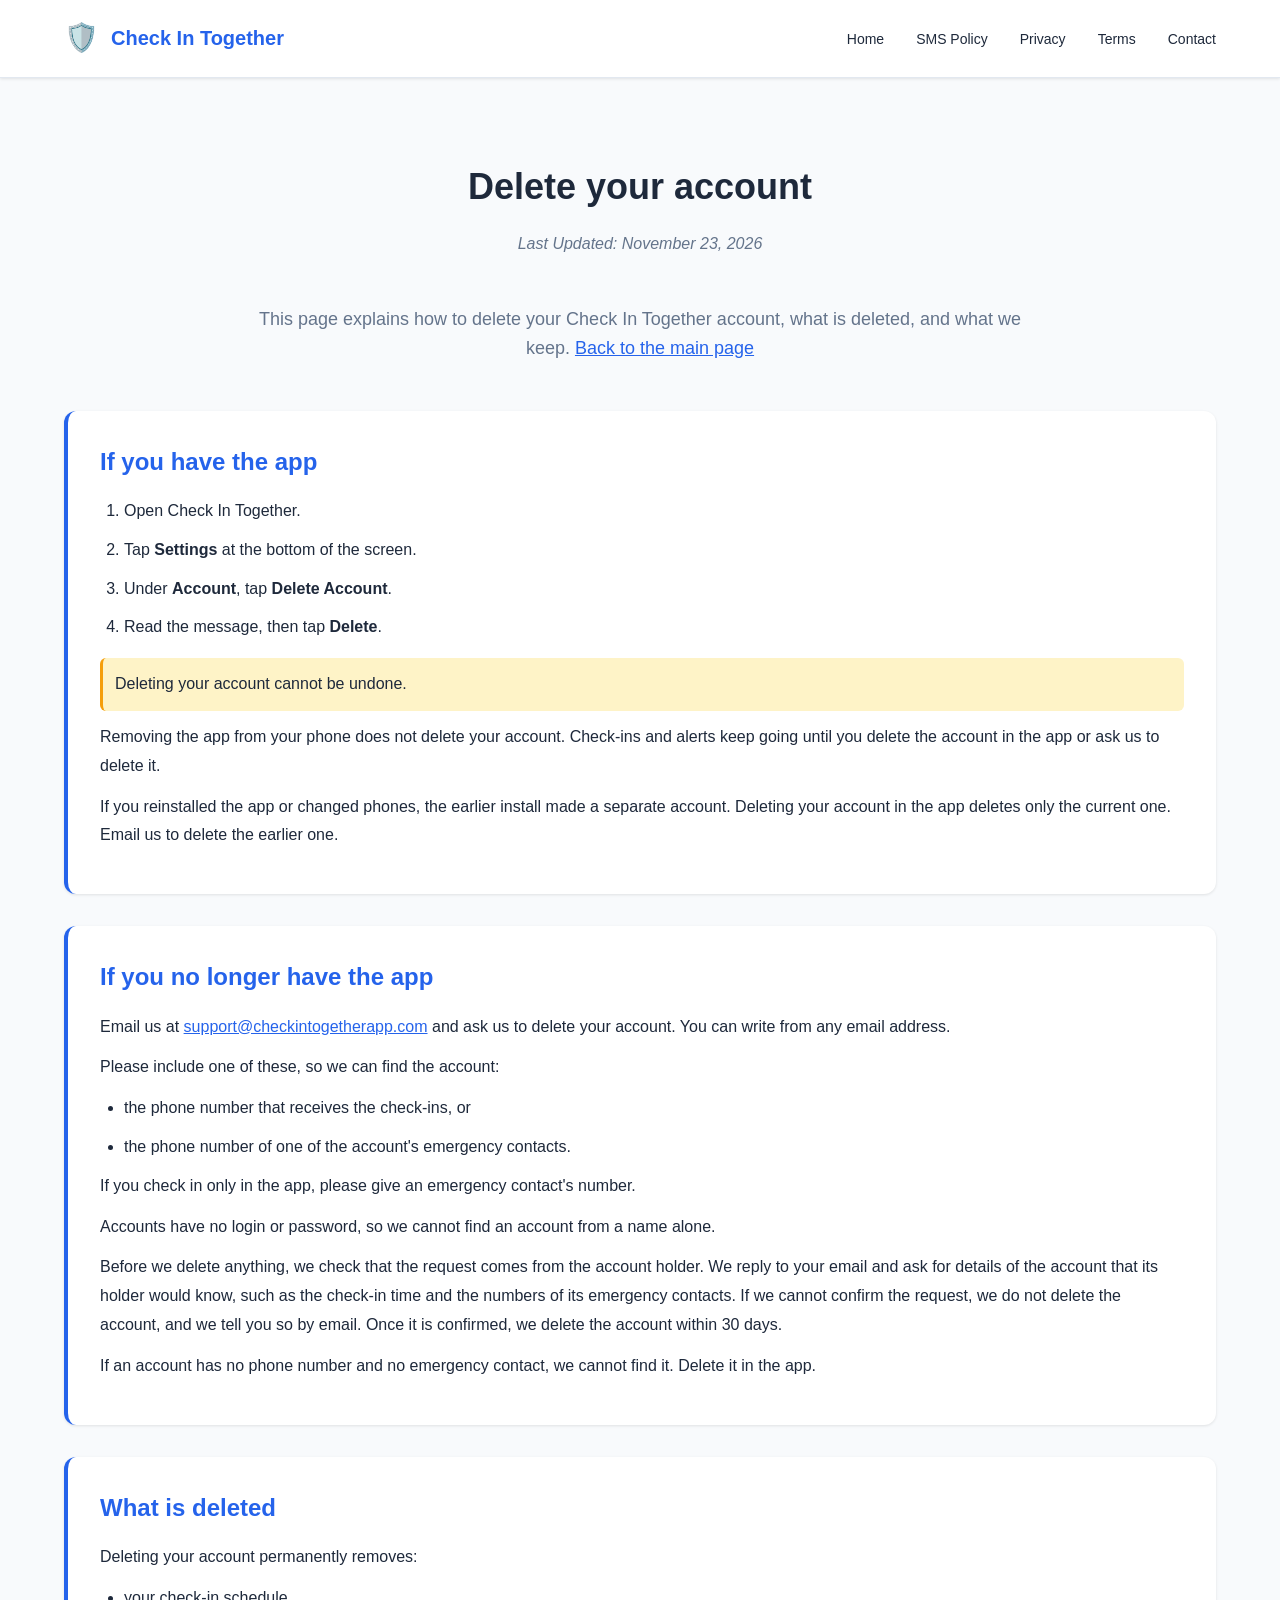
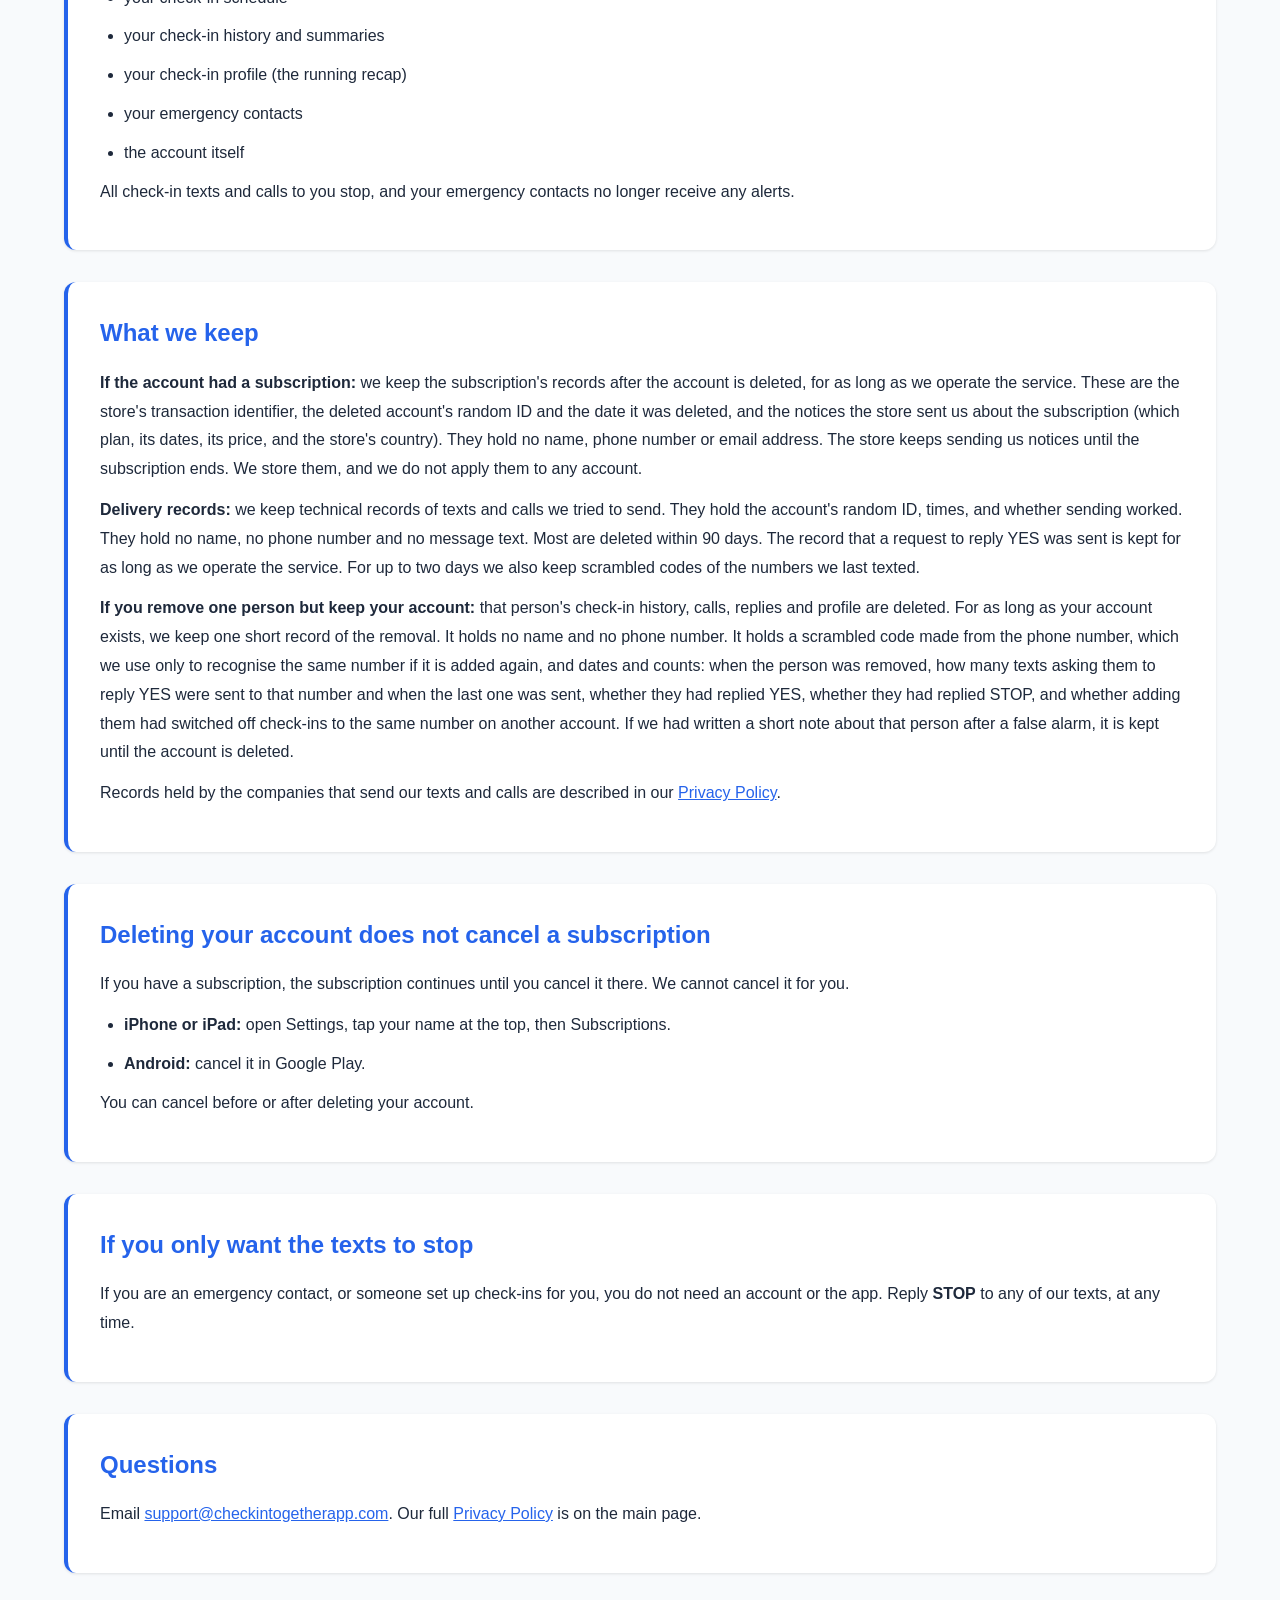
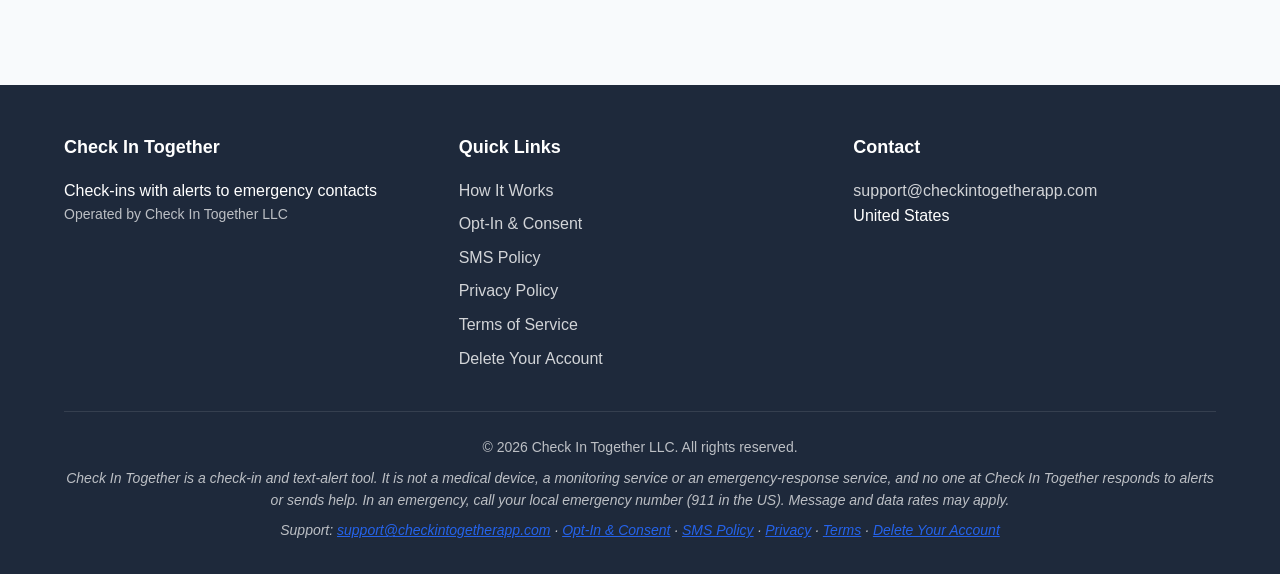
==== commit 69365e23: "Deletion page and privacy text: review fixes (what is kept, earlier installs, confirming emailed req" ====
--- a/delete-account/index.html
+++ b/delete-account/index.html
@@ -42,6 +42,7 @@
                     </ol>
                     <p class="important">Deleting your account cannot be undone.</p>
                     <p>Removing the app from your phone does not delete your account. Check-ins and alerts keep going until you delete the account in the app or ask us to delete it.</p>
+                    <p>If you reinstalled the app or changed phones, the earlier install made a separate account. Deleting your account in the app deletes only the current one. Email us to delete the earlier one.</p>
                 </div>
 
                 <div class="policy-box" id="without-the-app">
@@ -54,7 +55,8 @@
                     </ul>
                     <p>If you check in only in the app, please give an emergency contact's number.</p>
                     <p>Accounts have no login or password, so we cannot find an account from a name alone.</p>
-                    <p>Before we delete anything, we confirm the request by text. We text the phone number that receives the check-ins and ask for a reply of YES. If you check in only in the app, we text the emergency contact whose number you gave. We delete the account once the reply arrives, and within 30 days of your email.</p>
+                    <p>Before we delete anything, we check that the request comes from the account holder. We reply to your email and ask for details of the account that its holder would know, such as the check-in time and the numbers of its emergency contacts. If we cannot confirm the request, we do not delete the account, and we tell you so by email. Once it is confirmed, we delete the account within 30 days.</p>
+                    <p>If an account has no phone number and no emergency contact, we cannot find it. Delete it in the app.</p>
                 </div>
 
                 <div class="policy-box" id="what-is-deleted">
@@ -72,8 +74,9 @@
 
                 <div class="policy-box" id="what-we-keep">
                     <h2>What we keep</h2>
-                    <p><strong>If the account had a subscription:</strong> we keep the subscription's anonymous transaction identifier after the account is deleted, for as long as we operate the service. We keep it so that later notices from the store about that subscription are recognised and ignored, so they do not affect any other account.</p>
-                    <p><strong>If you remove one person but keep your account:</strong> that person's check-in history, calls, replies and profile are deleted. For as long as your account exists, we keep one short record of the removal. It holds no name and no phone number. It holds a code made from the phone number that cannot be turned back into the number, and dates and counts: when the person was removed, how many texts asking them to reply YES were sent to that number, whether they had replied YES, and whether they had replied STOP.</p>
+                    <p><strong>If the account had a subscription:</strong> we keep the subscription's records after the account is deleted, for as long as we operate the service. These are the store's transaction identifier, the deleted account's random ID and the date it was deleted, and the notices the store sent us about the subscription (which plan, its dates, its price, and the store's country). They hold no name, phone number or email address. The store keeps sending us notices until the subscription ends. We store them, and we do not apply them to any account.</p>
+                    <p><strong>Delivery records:</strong> we keep technical records of texts and calls we tried to send. They hold the account's random ID, times, and whether sending worked. They hold no name, no phone number and no message text. Most are deleted within 90 days. The record that a request to reply YES was sent is kept for as long as we operate the service. For up to two days we also keep scrambled codes of the numbers we last texted.</p>
+                    <p><strong>If you remove one person but keep your account:</strong> that person's check-in history, calls, replies and profile are deleted. For as long as your account exists, we keep one short record of the removal. It holds no name and no phone number. It holds a scrambled code made from the phone number, which we use only to recognise the same number if it is added again, and dates and counts: when the person was removed, how many texts asking them to reply YES were sent to that number and when the last one was sent, whether they had replied YES, whether they had replied STOP, and whether adding them had switched off check-ins to the same number on another account. If we had written a short note about that person after a false alarm, it is kept until the account is deleted.</p>
                     <p>Records held by the companies that send our texts and calls are described in our <a href="../#privacy">Privacy Policy</a>.</p>
                 </div>
 
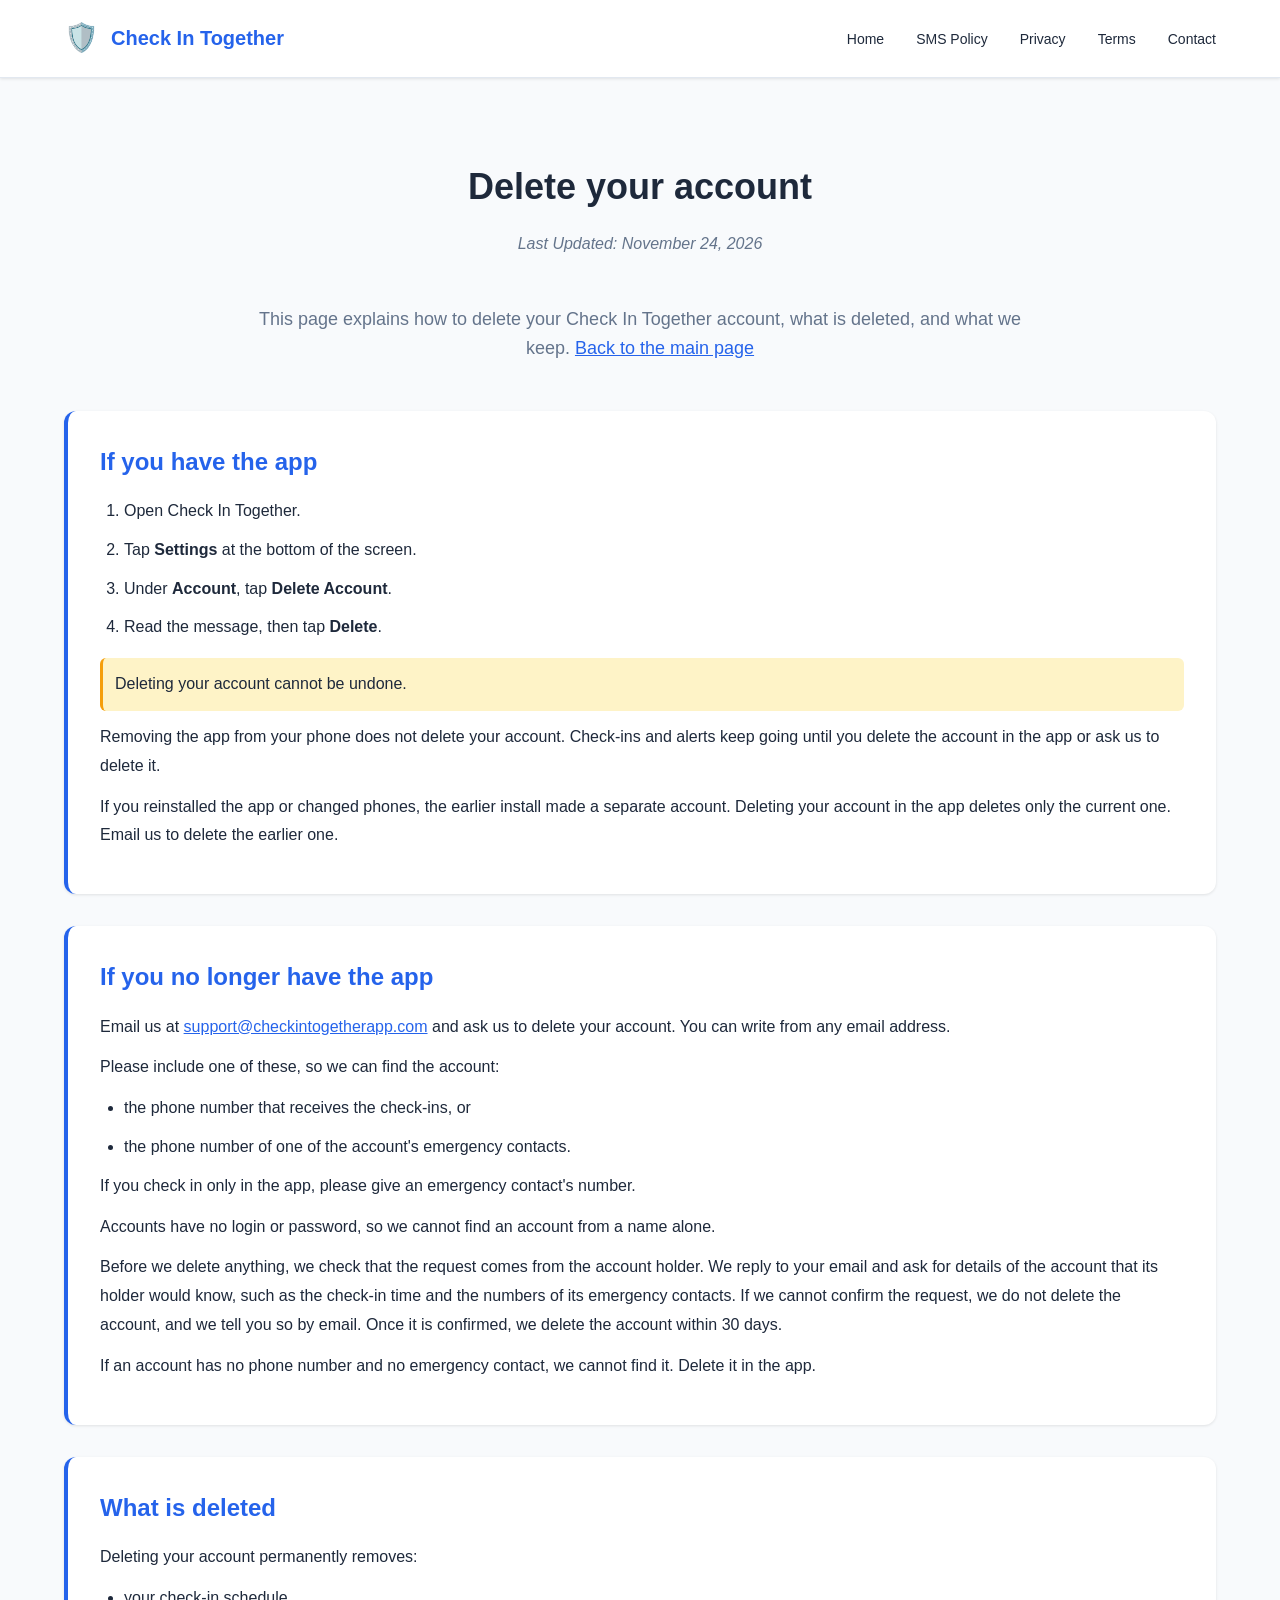
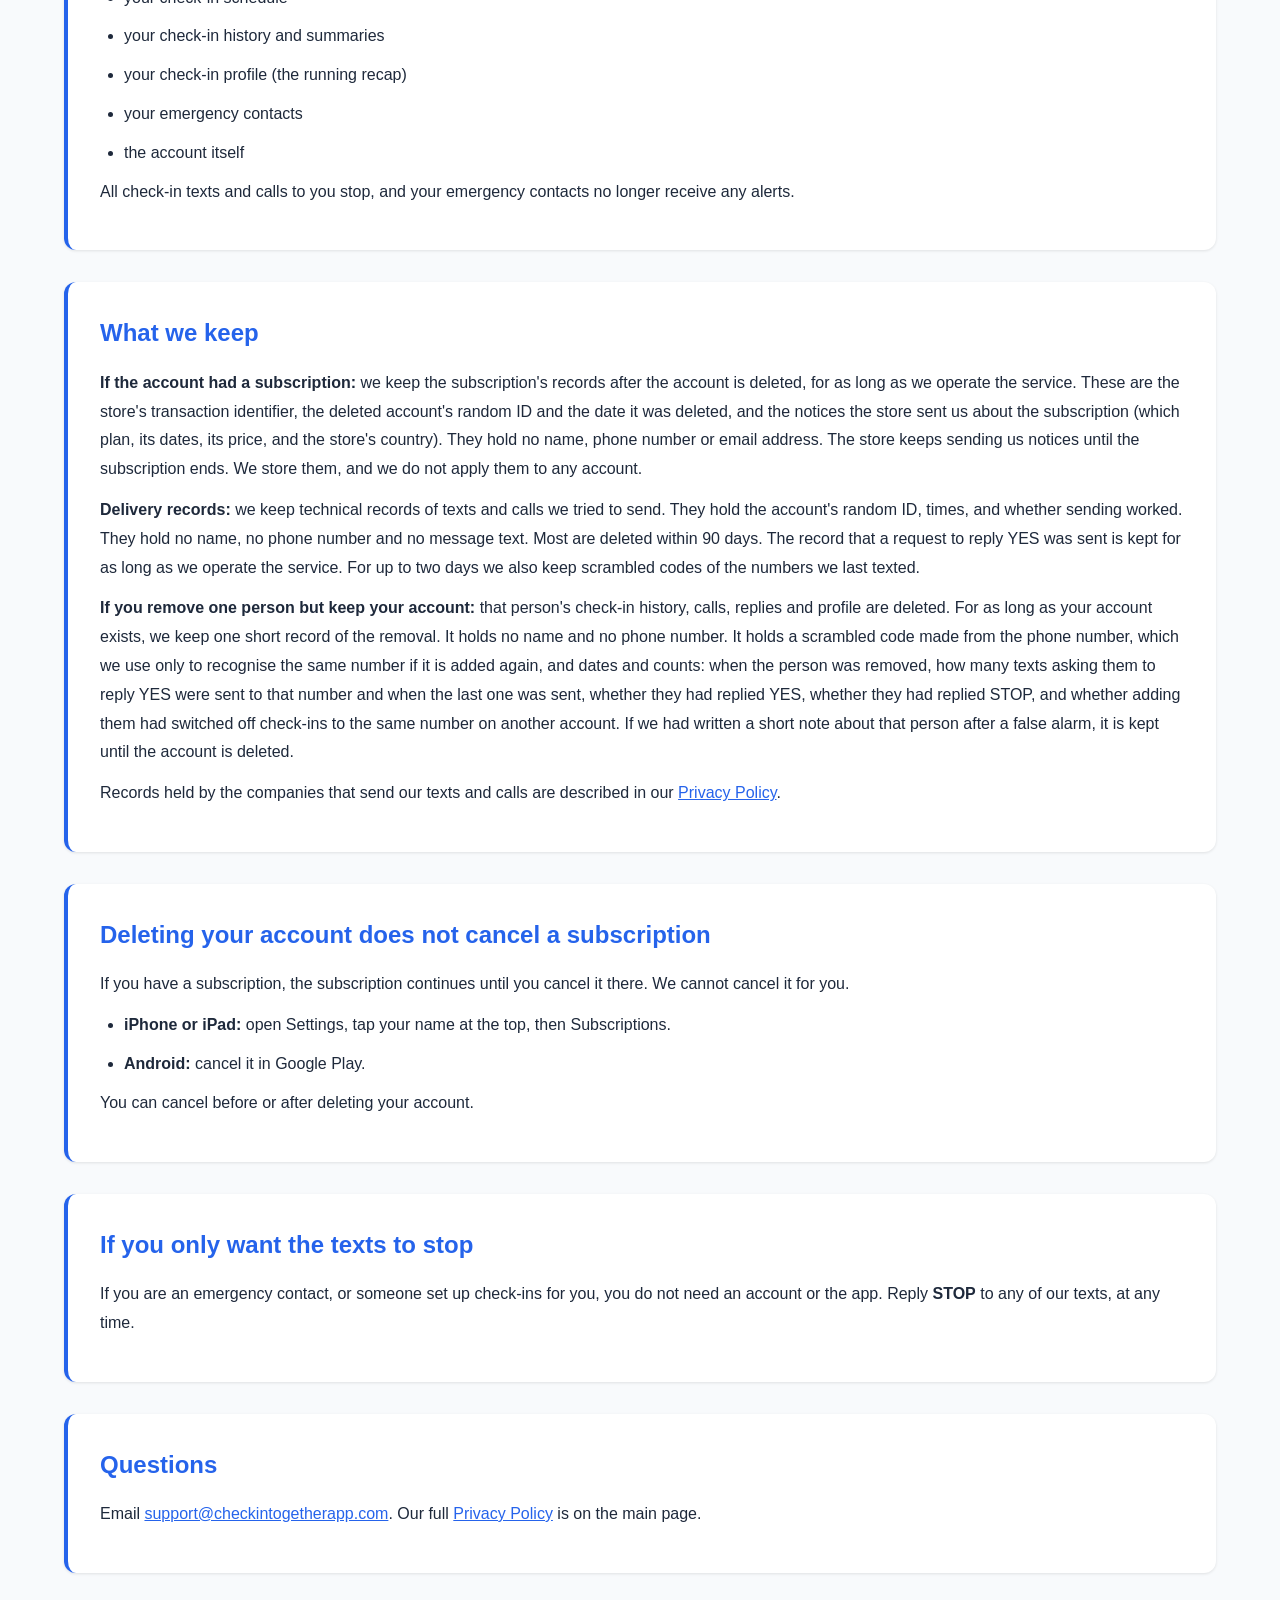
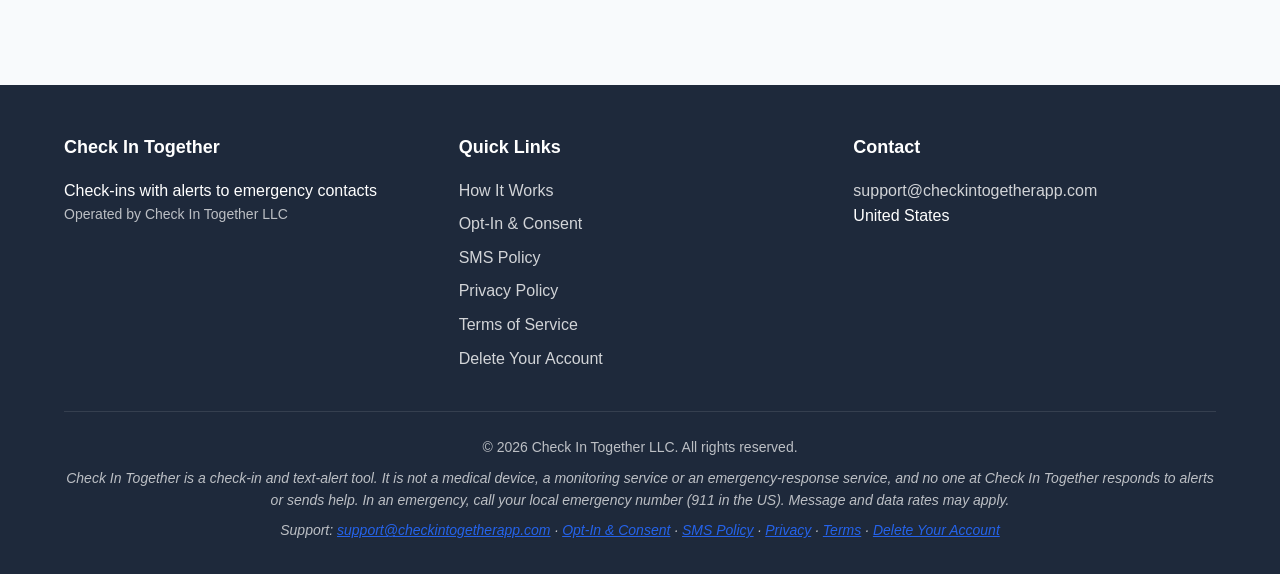
==== commit a048a805: "Deletion page: date Co-Authored-By: Claude Fable 5.2 <noreply@anthropic.com> Claude-Session: https:/" ====
--- a/delete-account/index.html
+++ b/delete-account/index.html
@@ -29,7 +29,7 @@
         <section id="delete-account" class="section alt-bg">
             <div class="container">
                 <h1 class="page-title">Delete your account</h1>
-                <p class="last-updated">Last Updated: November 23, 2026</p>
+                <p class="last-updated">Last Updated: November 24, 2026</p>
                 <p class="section-intro">This page explains how to delete your Check In Together account, what is deleted, and what we keep. <a href="../">Back to the main page</a></p>
 
                 <div class="policy-box" id="in-the-app">
